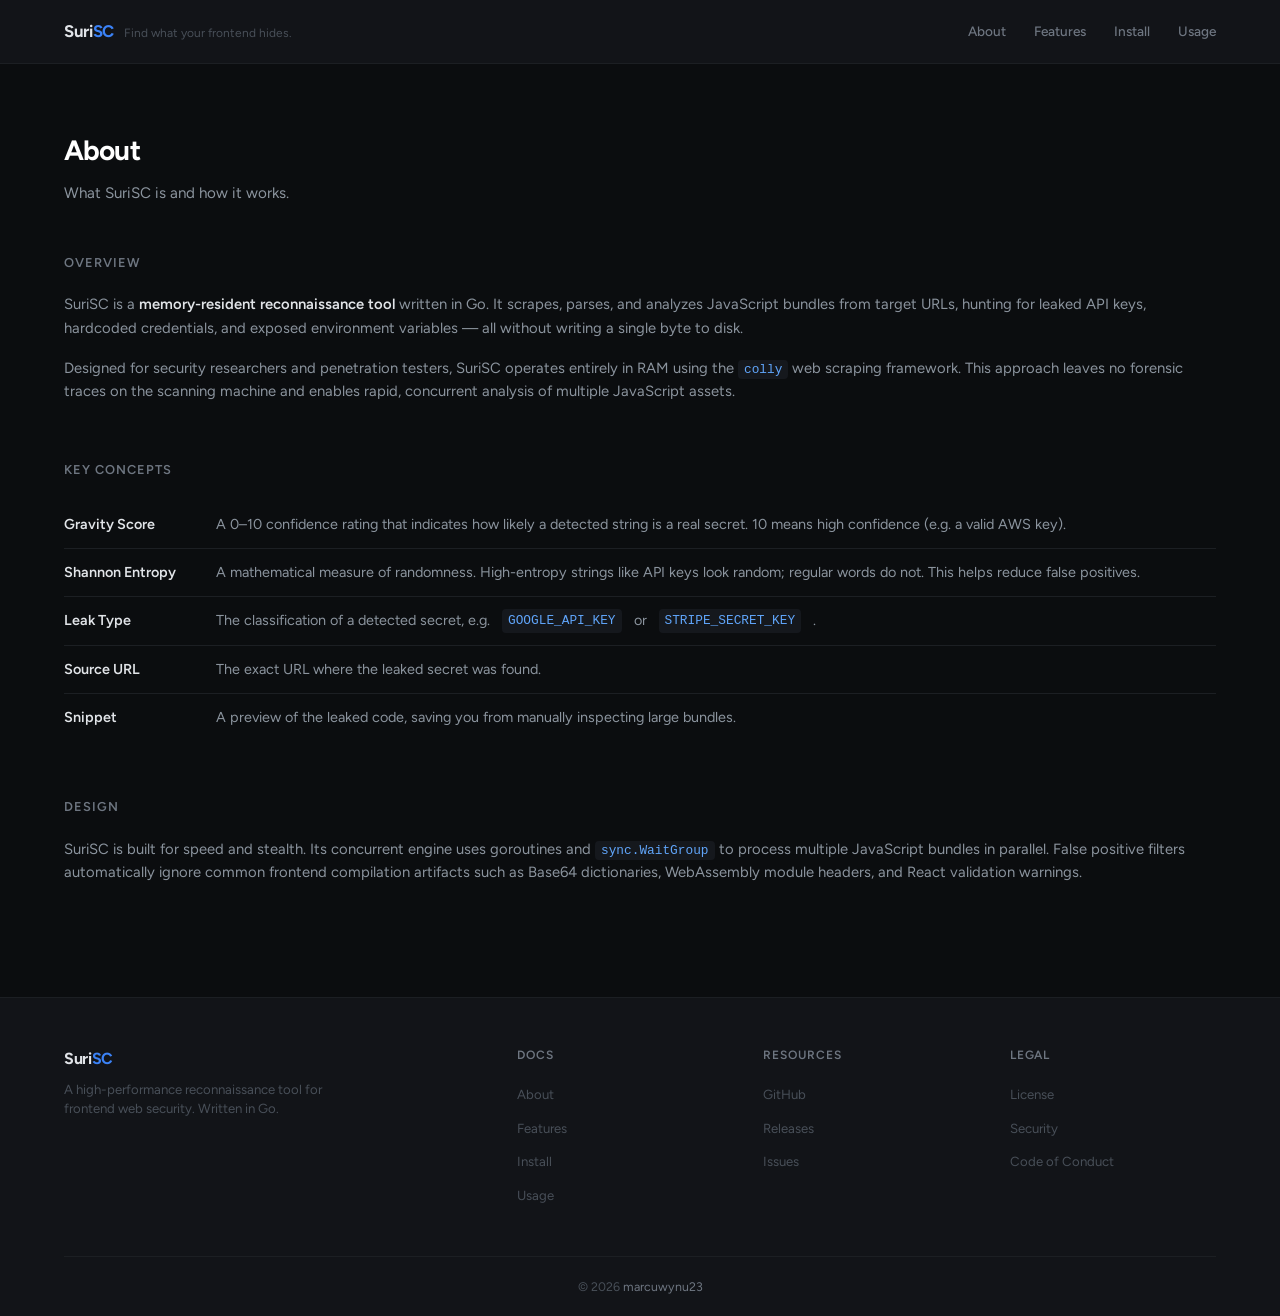
==== docs/about.html @ 0f23debb "feat: add about.html page with project overview and key concepts" ====
<!DOCTYPE html>
<html lang="en">
<head>
<meta charset="UTF-8">
<meta name="viewport" content="width=device-width, initial-scale=1.0">
<meta name="description" content="About SuriSC - A high-performance reconnaissance tool for frontend web security.">
<title>About · SuriSC</title>
<link rel="preconnect" href="https://fonts.googleapis.com">
<link rel="preconnect" href="https://fonts.gstatic.com" crossorigin>
<link href="https://fonts.googleapis.com/css2?family=Figtree:wght@400;500;600;700&display=swap" rel="stylesheet">
<link rel="stylesheet" href="css/style.css">
</head>
<body>
<div class="header-bar">
  <div class="container">
    <div class="logo-wrap">
      <a href="/" class="logo">Suri<span class="sc">SC</span></a>
      <span class="subtitle">Find what your frontend hides.</span>
    </div>
    <nav>
      <a href="about.html">About</a>
      <a href="features.html">Features</a>
      <a href="installation.html">Install</a>
      <a href="usage.html">Usage</a>
    </nav>
  </div>
</div>

<div class="page">
  <div class="container">
    <div class="page-header">
      <h1>About</h1>
      <p>What SuriSC is and how it works.</p>
    </div>

    <section>
      <h2>Overview</h2>
      <p>
        SuriSC is a <strong>memory-resident reconnaissance tool</strong> written in Go. It scrapes, parses, and
        analyzes JavaScript bundles from target URLs, hunting for leaked API keys, hardcoded credentials,
        and exposed environment variables — all without writing a single byte to disk.
      </p>
      <p>
        Designed for security researchers and penetration testers, SuriSC operates entirely in RAM using
        the <code>colly</code> web scraping framework. This approach leaves no forensic traces on the
        scanning machine and enables rapid, concurrent analysis of multiple JavaScript assets.
      </p>
    </section>

    <section>
      <h2>Key concepts</h2>
      <ul class="desc-list">
        <li><strong>Gravity Score</strong> A 0–10 confidence rating that indicates how likely a detected string is a real secret. 10 means high confidence (e.g. a valid AWS key).</li>
        <li><strong>Shannon Entropy</strong> A mathematical measure of randomness. High-entropy strings like API keys look random; regular words do not. This helps reduce false positives.</li>
        <li><strong>Leak Type</strong> The classification of a detected secret, e.g. <code>GOOGLE_API_KEY</code> or <code>STRIPE_SECRET_KEY</code>.</li>
        <li><strong>Source URL</strong> The exact URL where the leaked secret was found.</li>
        <li><strong>Snippet</strong> A preview of the leaked code, saving you from manually inspecting large bundles.</li>
      </ul>
    </section>

    <section>
      <h2>Design</h2>
      <p>
        SuriSC is built for speed and stealth. Its concurrent engine uses goroutines and <code>sync.WaitGroup</code>
        to process multiple JavaScript bundles in parallel. False positive filters automatically ignore common
        frontend compilation artifacts such as Base64 dictionaries, WebAssembly module headers, and React
        validation warnings.
      </p>
    </section>
  </div>
</div>

<footer>
  <div class="container">
    <div class="footer-grid">
      <div class="footer-brand">
        <a href="/" class="logo">Suri<span class="sc">SC</span></a>
        <p>A high-performance reconnaissance tool for frontend web security. Written in Go.</p>
      </div>
      <div>
        <h4>Docs</h4>
        <ul>
          <li><a href="about.html">About</a></li>
          <li><a href="features.html">Features</a></li>
          <li><a href="installation.html">Install</a></li>
          <li><a href="usage.html">Usage</a></li>
        </ul>
      </div>
      <div>
        <h4>Resources</h4>
        <ul>
          <li><a href="https://github.com/marcuwynu23/surisc" target="_blank" rel="noopener">GitHub</a></li>
          <li><a href="https://github.com/marcuwynu23/surisc/releases" target="_blank" rel="noopener">Releases</a></li>
          <li><a href="https://github.com/marcuwynu23/surisc/issues" target="_blank" rel="noopener">Issues</a></li>
        </ul>
      </div>
      <div>
        <h4>Legal</h4>
        <ul>
          <li><a href="https://github.com/marcuwynu23/surisc/blob/main/LICENSE" target="_blank" rel="noopener">License</a></li>
          <li><a href="https://github.com/marcuwynu23/surisc/blob/main/SECURITY.md" target="_blank" rel="noopener">Security</a></li>
          <li><a href="https://github.com/marcuwynu23/surisc/blob/main/CODE_OF_CONDUCT.md" target="_blank" rel="noopener">Code of Conduct</a></li>
        </ul>
      </div>
    </div>
    <div class="footer-bottom">
      <p>&copy; 2026 <a href="https://github.com/marcuwynu23" target="_blank" rel="noopener">marcuwynu23</a></p>
    </div>
  </div>
</footer>
</body>
</html>
---- docs/css/style.css ----
* { margin: 0; padding: 0; box-sizing: border-box; }
html, body { height: 100%; }
body {
  display: flex;
  flex-direction: column;
  font-family: 'Figtree', -apple-system, BlinkMacSystemFont, 'Segoe UI', sans-serif;
  background: #0b0d0f;
  color: #e1e4e8;
  line-height: 1.6;
  -webkit-font-smoothing: antialiased;
}
.container { max-width: 100%; margin: 0 auto; padding: 0 64px; }
.page, .hero { flex: 1; }

/* header */
.header-bar {
  padding: 18px 0;
  border-bottom: 1px solid #1c1f23;
  background: #121418;
}
.header-bar .container {
  display: flex;
  align-items: center;
  justify-content: space-between;
}
.header-bar .logo-wrap {
  display: flex;
  align-items: baseline;
  gap: 10px;
}
.header-bar .logo {
  font-weight: 700;
  font-size: 1.05rem;
  color: #e1e4e8;
  text-decoration: none;
  letter-spacing: -0.02em;
}
.header-bar .logo .sc { color: #3b82f6; }
.header-bar .subtitle {
  font-size: 0.75rem;
  color: #484f58;
  font-weight: 400;
}
.header-bar nav { display: flex; gap: 28px; }
.header-bar nav a {
  color: #6e7681;
  text-decoration: none;
  font-size: 0.85rem;
  font-weight: 500;
  transition: color .2s;
}
.header-bar nav a:hover { color: #e1e4e8; }

/* hero */
.hero {
  padding: 120px 0 100px;
  text-align: center;
}
.hero h1 {
  font-size: 3.25rem;
  font-weight: 700;
  letter-spacing: -0.04em;
  line-height: 1.1;
  color: #fff;
}
.hero h1 .sc { color: #3b82f6; }
.hero p {
  margin-top: 20px;
  color: #8b949e;
  font-size: 1.1rem;
  max-width: 500px;
  margin-left: auto;
  margin-right: auto;
}
.hero-actions {
  margin-top: 36px;
  display: flex;
  gap: 12px;
  justify-content: center;
}
.btn {
  display: inline-flex;
  align-items: center;
  padding: 10px 24px;
  border-radius: 6px;
  font-size: 0.875rem;
  font-weight: 600;
  text-decoration: none;
  transition: all .2s;
}
.btn-primary {
  background: #3b82f6;
  color: #fff;
}
.btn-primary:hover { background: #2563eb; }
.btn-secondary {
  background: transparent;
  color: #e1e4e8;
  border: 1px solid #30363d;
}
.btn-secondary:hover { border-color: #8b949e; }

/* page */
.page { padding: 64px 0 96px; }
.page-header {
  margin-bottom: 48px;
}
.page-header h1 {
  font-size: 1.75rem;
  font-weight: 700;
  letter-spacing: -0.03em;
  color: #fff;
}
.page-header p {
  margin-top: 8px;
  color: #8b949e;
  font-size: 0.95rem;
}

/* sections */
section + section { margin-top: 56px; }
h2 {
  font-size: 0.8rem;
  font-weight: 600;
  text-transform: uppercase;
  letter-spacing: 0.08em;
  color: #6e7681;
  margin-bottom: 20px;
}
h3 {
  font-size: 1rem;
  font-weight: 600;
  color: #e1e4e8;
  margin-bottom: 8px;
}
p { color: #8b949e; font-size: 0.925rem; margin-bottom: 16px; }
p strong { color: #e1e4e8; font-weight: 600; }

.feature-list {
  display: grid;
  grid-template-columns: repeat(auto-fill, minmax(300px, 1fr));
  gap: 1px;
  background: #1c1f23;
  border: 1px solid #1c1f23;
  border-radius: 8px;
  overflow: hidden;
}
.feature-list .item {
  background: #0b0d0f;
  padding: 20px 24px;
}
.feature-list .item strong {
  display: block;
  color: #e1e4e8;
  font-weight: 600;
  font-size: 0.9rem;
  margin-bottom: 4px;
}
.feature-list .item span {
  color: #8b949e;
  font-size: 0.85rem;
}

/* install cards */
.card-grid {
  display: grid;
  grid-template-columns: repeat(auto-fill, minmax(300px, 1fr));
  gap: 16px;
  margin-bottom: 32px;
}
.card {
  background: #0f1115;
  border: 1px solid #1c1f23;
  border-radius: 8px;
  padding: 24px;
}
.card h3 { margin-bottom: 12px; font-size: 0.925rem; }
.card p { font-size: 0.85rem; margin-bottom: 0; }

code {
  font-family: 'SF Mono', 'Fira Code', 'Cascadia Code', 'JetBrains Mono', monospace;
  font-size: 0.8rem;
  background: #15181d;
  padding: 2px 6px;
  border-radius: 4px;
  color: #60a5fa;
}
pre {
  background: #0f1115;
  border: 1px solid #1c1f23;
  border-radius: 8px;
  padding: 20px;
  overflow-x: auto;
  margin-bottom: 24px;
  font-size: 0.825rem;
  line-height: 1.6;
}
pre code { background: none; padding: 0; color: #e1e4e8; }
.cmd { color: #3b82f6; }
.comment { color: #484f58; }
.dim { color: #484f58; }

/* table-like description */
.desc-list { list-style: none; }
.desc-list li {
  display: flex;
  gap: 12px;
  padding: 12px 0;
  border-bottom: 1px solid #1c1f23;
  font-size: 0.9rem;
  color: #8b949e;
}
.desc-list li:last-child { border-bottom: none; }
.desc-list li strong {
  min-width: 140px;
  color: #e1e4e8;
  font-weight: 600;
}

footer {
  border-top: 1px solid #1c1f23;
  background: #121418;
  padding: 48px 0 0;
}
footer .footer-grid {
  display: grid;
  grid-template-columns: 2fr 1fr 1fr 1fr;
  gap: 40px;
  padding-bottom: 40px;
}
footer .footer-brand .logo {
  font-weight: 700;
  font-size: 1rem;
  color: #e1e4e8;
  text-decoration: none;
  letter-spacing: -0.02em;
}
footer .footer-brand .logo .sc { color: #3b82f6; }
footer .footer-brand p {
  color: #484f58;
  font-size: 0.825rem;
  margin: 8px 0 0;
  max-width: 260px;
  line-height: 1.5;
}
footer h4 {
  font-size: 0.75rem;
  font-weight: 600;
  text-transform: uppercase;
  letter-spacing: 0.08em;
  color: #6e7681;
  margin-bottom: 16px;
}
footer ul { list-style: none; }
footer ul li { margin-bottom: 8px; }
footer ul a {
  color: #484f58;
  text-decoration: none;
  font-size: 0.825rem;
  transition: color .2s;
}
footer ul a:hover { color: #e1e4e8; }
footer .footer-bottom {
  border-top: 1px solid #1c1f23;
  padding: 20px 0;
  text-align: center;
}
footer .footer-bottom p {
  color: #484f58;
  font-size: 0.775rem;
  margin-bottom: 0;
}
footer .footer-bottom a {
  color: #6e7681;
  text-decoration: none;
}
footer .footer-bottom a:hover { color: #e1e4e8; }

@media (max-width: 768px) {
  footer .footer-grid {
    grid-template-columns: 1fr 1fr;
    gap: 32px;
  }
}

@media (max-width: 480px) {
  footer .footer-grid { grid-template-columns: 1fr; }
}

@media (max-width: 768px) {
  .container { padding: 0 24px; }
  .hero { padding: 80px 0 60px; }
  .hero h1 { font-size: 2rem; }
  .header-bar .container { flex-direction: column; gap: 14px; }
  .feature-list { grid-template-columns: 1fr; }
  .card-grid { grid-template-columns: 1fr; }
}
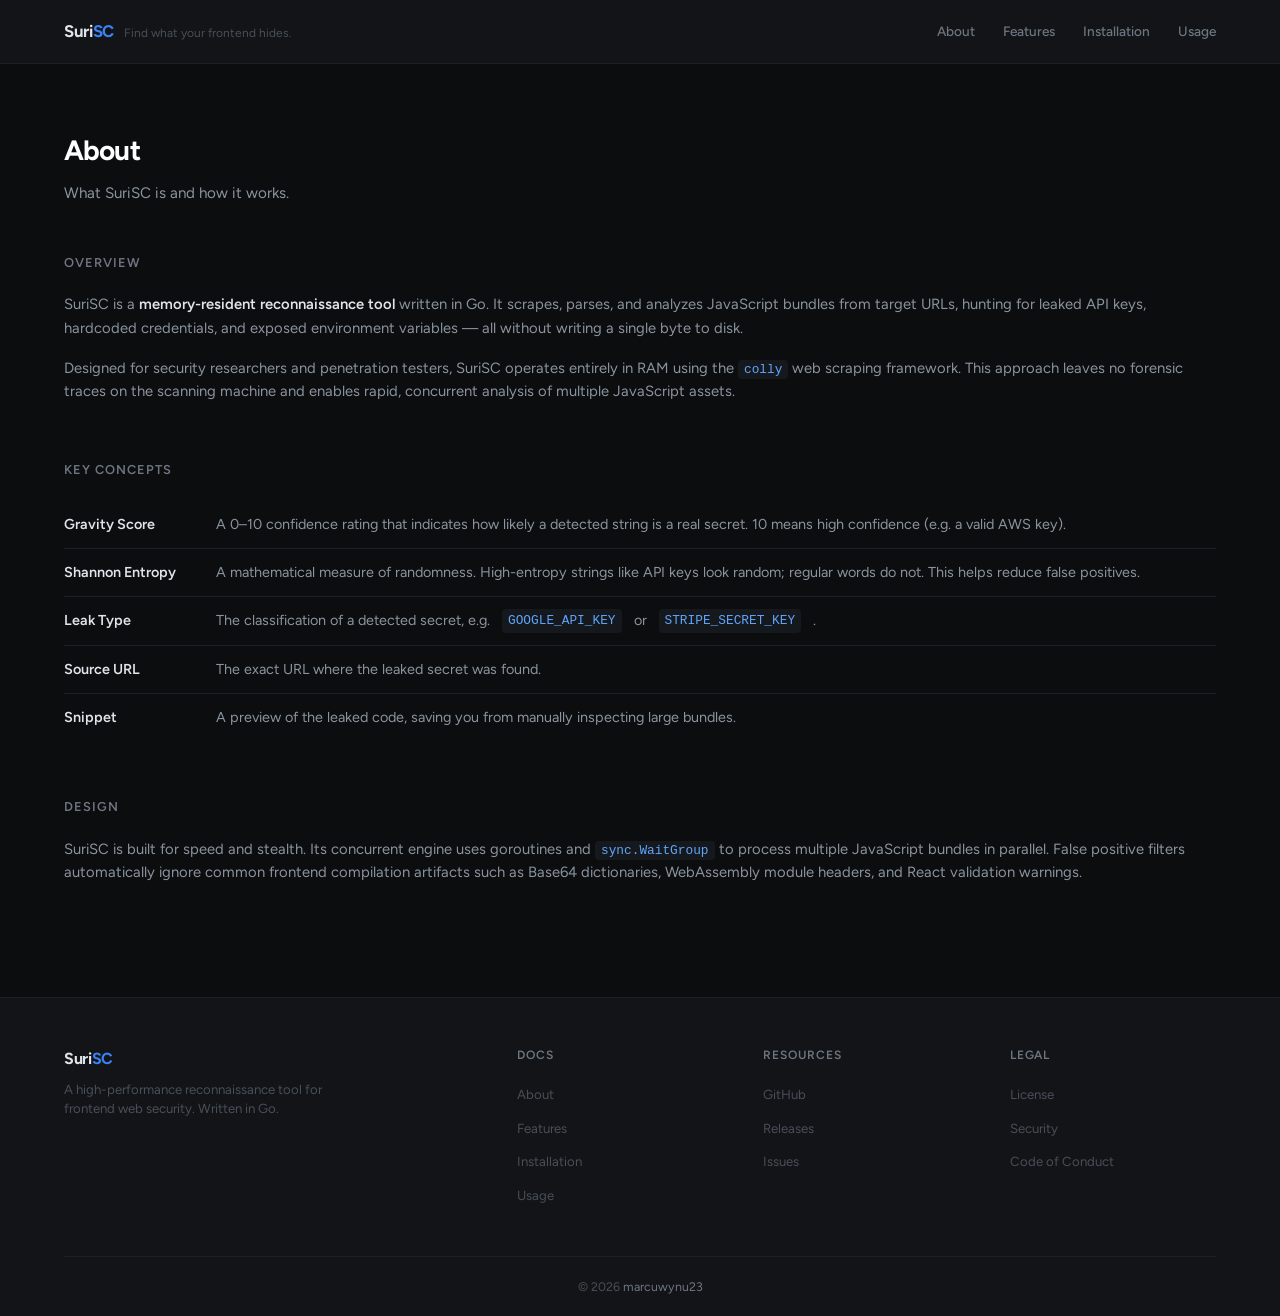
==== commit f9c1a1db: "fix: update installation link text for consistency" ====
--- a/docs/about.html
+++ b/docs/about.html
@@ -20,7 +20,7 @@
     <nav>
       <a href="about.html">About</a>
       <a href="features.html">Features</a>
-      <a href="installation.html">Install</a>
+      <a href="installation.html">Installation</a>
       <a href="usage.html">Usage</a>
     </nav>
   </div>
@@ -82,7 +82,7 @@
         <ul>
           <li><a href="about.html">About</a></li>
           <li><a href="features.html">Features</a></li>
-          <li><a href="installation.html">Install</a></li>
+          <li><a href="installation.html">Installation</a></li>
           <li><a href="usage.html">Usage</a></li>
         </ul>
       </div>
--- a/docs/css/style.css
+++ b/docs/css/style.css
@@ -53,8 +53,21 @@
 
 /* hero */
 .hero {
-  padding: 120px 0 100px;
+  display: flex;
+  align-items: center;
+  justify-content: center;
+  min-height: calc(100vh - 57px - 73px);
   text-align: center;
+  position: relative;
+  overflow: hidden;
+}
+#bg-canvas {
+  position: absolute;
+  top: 0; left: 0;
+  width: 100%;
+  height: 100%;
+  opacity: 0.3;
+  pointer-events: none;
 }
 .hero h1 {
   font-size: 3.25rem;
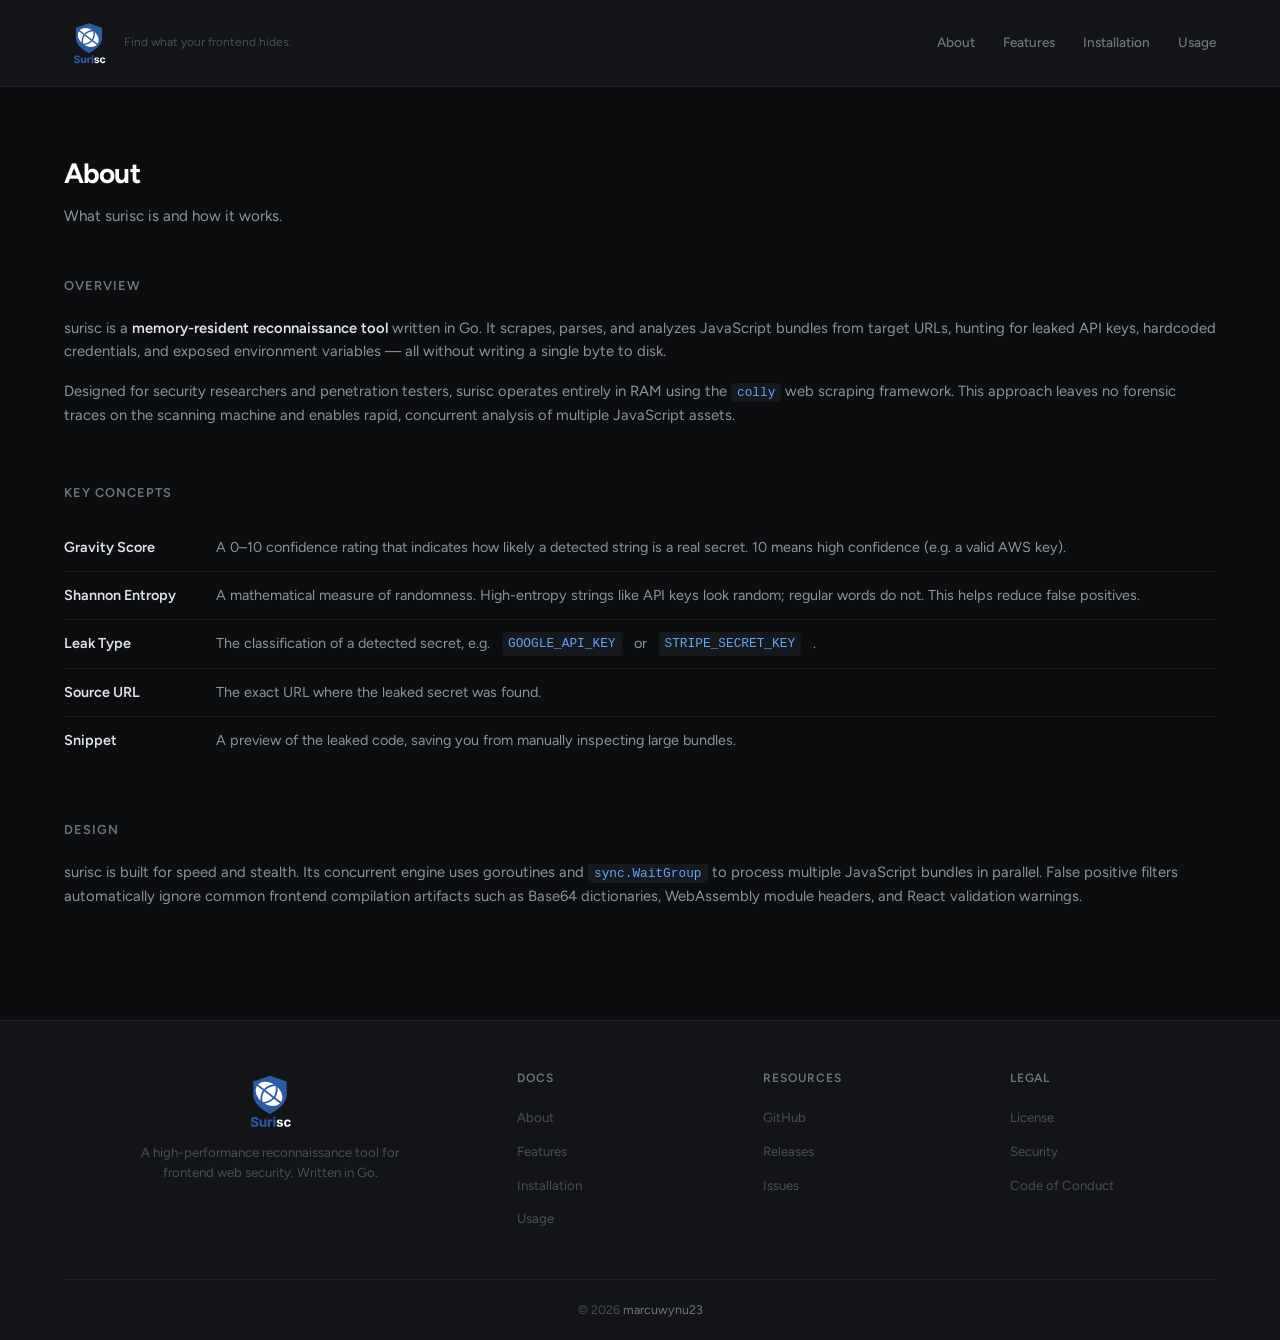
==== commit f7880ae3: "docs: update about.html with enhanced metadata, navigation, and footer structure" ====
--- a/docs/about.html
+++ b/docs/about.html
@@ -1,112 +1,217 @@
 <!DOCTYPE html>
 <html lang="en">
+
 <head>
-<meta charset="UTF-8">
-<meta name="viewport" content="width=device-width, initial-scale=1.0">
-<meta name="description" content="About SuriSC - A high-performance reconnaissance tool for frontend web security.">
-<title>About · SuriSC</title>
-<link rel="preconnect" href="https://fonts.googleapis.com">
-<link rel="preconnect" href="https://fonts.gstatic.com" crossorigin>
-<link href="https://fonts.googleapis.com/css2?family=Figtree:wght@400;500;600;700&display=swap" rel="stylesheet">
-<link rel="stylesheet" href="css/style.css">
+  <meta charset="UTF-8">
+  <meta name="viewport"
+    content="width=device-width, initial-scale=1.0">
+  <meta http-equiv="X-UA-Compatible"
+    content="IE=edge">
+  <meta name="description"
+    content="About surisc - a memory-resident reconnaissance tool written in Go that scrapes, parses, and analyzes JavaScript bundles for leaked secrets.">
+  <meta name="keywords"
+    content="surisc, about, reconnaissance, Go, security tool, JavaScript analysis">
+  <meta name="author"
+    content="marcuwynu23">
+  <meta name="robots"
+    content="index, follow">
+  <meta name="theme-color"
+    content="#121418">
+  <meta property="og:type"
+    content="website">
+  <meta property="og:title"
+    content="About · surisc">
+  <meta property="og:description"
+    content="About surisc - A high-performance reconnaissance tool for frontend web security.">
+  <meta property="og:url"
+    content="https://github.com/marcuwynu23/surisc">
+  <meta property="og:image"
+    content="https://raw.githubusercontent.com/marcuwynu23/surisc/main/docs/assets/favicon.svg">
+  <meta name="twitter:card"
+    content="summary_large_image">
+  <title>About · surisc</title>
+  <link rel="canonical"
+    href="https://github.com/marcuwynu23/surisc">
+  <link rel="preconnect"
+    href="https://fonts.googleapis.com">
+  <link rel="preconnect"
+    href="https://fonts.gstatic.com"
+    crossorigin>
+  <link href="https://fonts.googleapis.com/css2?family=Figtree:wght@400;500;600;700&display=swap"
+    rel="stylesheet">
+  <link rel="icon"
+    type="image/svg+xml"
+    href="assets/favicon.svg">
+  <link rel="stylesheet"
+    href="css/style.css">
 </head>
+
 <body>
-<div class="header-bar">
-  <div class="container">
-    <div class="logo-wrap">
-      <a href="/" class="logo">Suri<span class="sc">SC</span></a>
-      <span class="subtitle">Find what your frontend hides.</span>
-    </div>
-    <nav>
-      <a href="about.html">About</a>
-      <a href="features.html">Features</a>
-      <a href="installation.html">Installation</a>
-      <a href="usage.html">Usage</a>
-    </nav>
-  </div>
-</div>
-
-<div class="page">
-  <div class="container">
-    <div class="page-header">
-      <h1>About</h1>
-      <p>What SuriSC is and how it works.</p>
-    </div>
-
-    <section>
-      <h2>Overview</h2>
-      <p>
-        SuriSC is a <strong>memory-resident reconnaissance tool</strong> written in Go. It scrapes, parses, and
-        analyzes JavaScript bundles from target URLs, hunting for leaked API keys, hardcoded credentials,
-        and exposed environment variables — all without writing a single byte to disk.
-      </p>
-      <p>
-        Designed for security researchers and penetration testers, SuriSC operates entirely in RAM using
-        the <code>colly</code> web scraping framework. This approach leaves no forensic traces on the
-        scanning machine and enables rapid, concurrent analysis of multiple JavaScript assets.
-      </p>
-    </section>
-
-    <section>
-      <h2>Key concepts</h2>
-      <ul class="desc-list">
-        <li><strong>Gravity Score</strong> A 0–10 confidence rating that indicates how likely a detected string is a real secret. 10 means high confidence (e.g. a valid AWS key).</li>
-        <li><strong>Shannon Entropy</strong> A mathematical measure of randomness. High-entropy strings like API keys look random; regular words do not. This helps reduce false positives.</li>
-        <li><strong>Leak Type</strong> The classification of a detected secret, e.g. <code>GOOGLE_API_KEY</code> or <code>STRIPE_SECRET_KEY</code>.</li>
-        <li><strong>Source URL</strong> The exact URL where the leaked secret was found.</li>
-        <li><strong>Snippet</strong> A preview of the leaked code, saving you from manually inspecting large bundles.</li>
-      </ul>
-    </section>
-
-    <section>
-      <h2>Design</h2>
-      <p>
-        SuriSC is built for speed and stealth. Its concurrent engine uses goroutines and <code>sync.WaitGroup</code>
-        to process multiple JavaScript bundles in parallel. False positive filters automatically ignore common
-        frontend compilation artifacts such as Base64 dictionaries, WebAssembly module headers, and React
-        validation warnings.
-      </p>
-    </section>
-  </div>
-</div>
-
-<footer>
-  <div class="container">
-    <div class="footer-grid">
-      <div class="footer-brand">
-        <a href="/" class="logo">Suri<span class="sc">SC</span></a>
-        <p>A high-performance reconnaissance tool for frontend web security. Written in Go.</p>
-      </div>
-      <div>
-        <h4>Docs</h4>
-        <ul>
-          <li><a href="about.html">About</a></li>
-          <li><a href="features.html">Features</a></li>
-          <li><a href="installation.html">Installation</a></li>
-          <li><a href="usage.html">Usage</a></li>
-        </ul>
-      </div>
-      <div>
-        <h4>Resources</h4>
-        <ul>
-          <li><a href="https://github.com/marcuwynu23/surisc" target="_blank" rel="noopener">GitHub</a></li>
-          <li><a href="https://github.com/marcuwynu23/surisc/releases" target="_blank" rel="noopener">Releases</a></li>
-          <li><a href="https://github.com/marcuwynu23/surisc/issues" target="_blank" rel="noopener">Issues</a></li>
-        </ul>
-      </div>
-      <div>
-        <h4>Legal</h4>
-        <ul>
-          <li><a href="https://github.com/marcuwynu23/surisc/blob/main/LICENSE" target="_blank" rel="noopener">License</a></li>
-          <li><a href="https://github.com/marcuwynu23/surisc/blob/main/SECURITY.md" target="_blank" rel="noopener">Security</a></li>
-          <li><a href="https://github.com/marcuwynu23/surisc/blob/main/CODE_OF_CONDUCT.md" target="_blank" rel="noopener">Code of Conduct</a></li>
-        </ul>
-      </div>
-    </div>
-    <div class="footer-bottom">
-      <p>&copy; 2026 <a href="https://github.com/marcuwynu23" target="_blank" rel="noopener">marcuwynu23</a></p>
+  <div class="header-bar">
+    <div class="container">
+      <div class="logo-wrap">
+        <a href="/"><img src="assets/logo.svg"
+            alt="surisc"
+            class="logo-icon"></a>
+        <span class="subtitle">Find what your frontend hides.</span>
+      </div>
+      <nav>
+        <a href="about.html">About</a>
+        <a href="features.html">Features</a>
+        <a href="installation.html">Installation</a>
+        <a href="usage.html">Usage</a>
+      </nav>
+      <button class="hamburger"
+        id="hamburger"
+        aria-label="Menu">
+        <svg width="22"
+          height="22"
+          viewBox="0 0 24 24"
+          fill="none"
+          stroke="currentColor"
+          stroke-width="2"
+          stroke-linecap="round">
+          <line x1="3"
+            y1="6"
+            x2="21"
+            y2="6" />
+          <line x1="3"
+            y1="12"
+            x2="21"
+            y2="12" />
+          <line x1="3"
+            y1="18"
+            x2="21"
+            y2="18" />
+        </svg>
+      </button>
     </div>
   </div>
-</footer>
+  <div class="drawer-overlay"
+    id="drawerOverlay"></div>
+  <div class="drawer"
+    id="drawer">
+    <a href="about.html">About</a>
+    <a href="features.html">Features</a>
+    <a href="installation.html">Installation</a>
+    <a href="usage.html">Usage</a>
+  </div>
+
+  <div class="page">
+    <div class="container">
+      <div class="page-header">
+        <h1>About</h1>
+        <p>What surisc is and how it works.</p>
+      </div>
+
+      <section>
+        <h2>Overview</h2>
+        <p>
+          surisc is a <strong>memory-resident reconnaissance tool</strong> written in Go. It scrapes, parses, and
+          analyzes JavaScript bundles from target URLs, hunting for leaked API keys, hardcoded credentials,
+          and exposed environment variables — all without writing a single byte to disk.
+        </p>
+        <p>
+          Designed for security researchers and penetration testers, surisc operates entirely in RAM using
+          the <code>colly</code> web scraping framework. This approach leaves no forensic traces on the
+          scanning machine and enables rapid, concurrent analysis of multiple JavaScript assets.
+        </p>
+      </section>
+
+      <section>
+        <h2>Key concepts</h2>
+        <ul class="desc-list">
+          <li><strong>Gravity Score</strong> A 0–10 confidence rating that indicates how likely a detected string is a
+            real secret. 10 means high confidence (e.g. a valid AWS key).</li>
+          <li><strong>Shannon Entropy</strong> A mathematical measure of randomness. High-entropy strings like API keys
+            look random; regular words do not. This helps reduce false positives.</li>
+          <li><strong>Leak Type</strong> The classification of a detected secret, e.g. <code>GOOGLE_API_KEY</code> or
+            <code>STRIPE_SECRET_KEY</code>.
+          </li>
+          <li><strong>Source URL</strong> The exact URL where the leaked secret was found.</li>
+          <li><strong>Snippet</strong> A preview of the leaked code, saving you from manually inspecting large bundles.
+          </li>
+        </ul>
+      </section>
+
+      <section>
+        <h2>Design</h2>
+        <p>
+          surisc is built for speed and stealth. Its concurrent engine uses goroutines and <code>sync.WaitGroup</code>
+          to process multiple JavaScript bundles in parallel. False positive filters automatically ignore common
+          frontend compilation artifacts such as Base64 dictionaries, WebAssembly module headers, and React
+          validation warnings.
+        </p>
+      </section>
+    </div>
+  </div>
+
+  <footer>
+    <div class="container">
+      <div class="footer-grid">
+        <div class="footer-brand">
+          <a href="/"
+            class="footer-logo-link"><img src="assets/logo.svg"
+              alt="surisc"
+              class="footer-logo"></a>
+          <p>A high-performance reconnaissance tool for frontend web security. Written in Go.</p>
+        </div>
+        <div>
+          <h4>Docs</h4>
+          <ul>
+            <li><a href="about.html">About</a></li>
+            <li><a href="features.html">Features</a></li>
+            <li><a href="installation.html">Installation</a></li>
+            <li><a href="usage.html">Usage</a></li>
+          </ul>
+        </div>
+        <div>
+          <h4>Resources</h4>
+          <ul>
+            <li><a href="https://github.com/marcuwynu23/surisc"
+                target="_blank"
+                rel="noopener">GitHub</a></li>
+            <li><a href="https://github.com/marcuwynu23/surisc/releases"
+                target="_blank"
+                rel="noopener">Releases</a></li>
+            <li><a href="https://github.com/marcuwynu23/surisc/issues"
+                target="_blank"
+                rel="noopener">Issues</a></li>
+          </ul>
+        </div>
+        <div>
+          <h4>Legal</h4>
+          <ul>
+            <li><a href="https://github.com/marcuwynu23/surisc/blob/main/LICENSE"
+                target="_blank"
+                rel="noopener">License</a></li>
+            <li><a href="https://github.com/marcuwynu23/surisc/blob/main/SECURITY.md"
+                target="_blank"
+                rel="noopener">Security</a></li>
+            <li><a href="https://github.com/marcuwynu23/surisc/blob/main/CODE_OF_CONDUCT.md"
+                target="_blank"
+                rel="noopener">Code of Conduct</a></li>
+          </ul>
+        </div>
+      </div>
+      <div class="footer-bottom">
+        <p>&copy; 2026 <a href="https://github.com/marcuwynu23"
+            target="_blank"
+            rel="noopener">marcuwynu23</a></p>
+      </div>
+    </div>
+  </footer>
+  <script>
+    (function () {
+      var h = document.getElementById('hamburger');
+      var d = document.getElementById('drawer');
+      var o = document.getElementById('drawerOverlay');
+      function open() { d.classList.add('open'); o.classList.add('open'); o.style.display = 'block'; }
+      function close() { d.classList.remove('open'); o.classList.remove('open'); setTimeout(function () { o.style.display = 'none'; }, 250); }
+      if (h) h.addEventListener('click', open);
+      if (o) o.addEventListener('click', close);
+    })();
+  </script>
 </body>
-</html>
+
+</html>
--- a/docs/css/style.css
+++ b/docs/css/style.css
@@ -1,5 +1,14 @@
-* { margin: 0; padding: 0; box-sizing: border-box; }
-html, body { height: 100%; }
+* {
+  margin: 0;
+  padding: 0;
+  box-sizing: border-box;
+}
+
+html,
+body {
+  height: 100%;
+}
+
 body {
   display: flex;
   flex-direction: column;
@@ -9,8 +18,17 @@
   line-height: 1.6;
   -webkit-font-smoothing: antialiased;
 }
-.container { max-width: 100%; margin: 0 auto; padding: 0 64px; }
-.page, .hero { flex: 1; }
+
+.container {
+  max-width: 100%;
+  margin: 0 auto;
+  padding: 0 64px;
+}
+
+.page,
+.hero {
+  flex: 1;
+}
 
 /* header */
 .header-bar {
@@ -18,30 +36,48 @@
   border-bottom: 1px solid #1c1f23;
   background: #121418;
 }
+
 .header-bar .container {
   display: flex;
   align-items: center;
   justify-content: space-between;
 }
+
 .header-bar .logo-wrap {
   display: flex;
-  align-items: baseline;
+  align-items: center;
   gap: 10px;
 }
+
+.header-bar .logo-icon {
+  height: 50px;
+  width: 50px;
+  display: block;
+}
+
 .header-bar .logo {
-  font-weight: 700;
+  font-weight: 200;
   font-size: 1.05rem;
   color: #e1e4e8;
   text-decoration: none;
   letter-spacing: -0.02em;
 }
-.header-bar .logo .sc { color: #3b82f6; }
+
+.header-bar .logo .sc {
+  color: #2c5aa4;
+}
+
 .header-bar .subtitle {
   font-size: 0.75rem;
   color: #484f58;
   font-weight: 400;
 }
-.header-bar nav { display: flex; gap: 28px; }
+
+.header-bar nav {
+  display: flex;
+  gap: 28px;
+}
+
 .header-bar nav a {
   color: #6e7681;
   text-decoration: none;
@@ -49,34 +85,126 @@
   font-weight: 500;
   transition: color .2s;
 }
-.header-bar nav a:hover { color: #e1e4e8; }
+
+.header-bar nav a:hover {
+  color: #e1e4e8;
+}
+
+/* hamburger */
+.hamburger {
+  display: none;
+  background: none;
+  border: none;
+  cursor: pointer;
+  padding: 4px;
+  color: #e1e4e8;
+}
+
+.hamburger svg {
+  display: block;
+}
+
+/* drawer */
+.drawer-overlay {
+  display: none;
+  position: fixed;
+  top: 0;
+  left: 0;
+  width: 100%;
+  height: 100%;
+  background: rgba(0, 0, 0, 0.6);
+  z-index: 99;
+  opacity: 0;
+  transition: opacity .25s;
+}
+
+.drawer-overlay.open {
+  opacity: 1;
+}
+
+.drawer {
+  position: fixed;
+  top: 0;
+  right: -280px;
+  width: 260px;
+  height: 100%;
+  background: #121418;
+  border-left: 1px solid #1c1f23;
+  z-index: 100;
+  transition: right .25s;
+  padding: 80px 32px 32px;
+  display: flex;
+  flex-direction: column;
+  gap: 8px;
+}
+
+.drawer.open {
+  right: 0;
+}
+
+.drawer a {
+  color: #8b949e;
+  text-decoration: none;
+  font-size: 1rem;
+  font-weight: 500;
+  padding: 12px 0;
+  border-bottom: 1px solid #1c1f23;
+  transition: color .2s;
+}
+
+.drawer a:hover {
+  color: #e1e4e8;
+}
 
 /* hero */
 .hero {
   display: flex;
   align-items: center;
   justify-content: center;
-  min-height: calc(100vh - 57px - 73px);
+  min-height: 100vh;
+  min-height: 100dvh;
   text-align: center;
   position: relative;
   overflow: hidden;
-}
+  flex: none;
+}
+
+.hero .container {
+  width: 100%;
+  padding: 40px 64px;
+}
+
 #bg-canvas {
   position: absolute;
-  top: 0; left: 0;
+  top: 0;
+  left: 0;
   width: 100%;
   height: 100%;
   opacity: 0.3;
   pointer-events: none;
 }
+
 .hero h1 {
-  font-size: 3.25rem;
-  font-weight: 700;
-  letter-spacing: -0.04em;
   line-height: 1.1;
-  color: #fff;
-}
-.hero h1 .sc { color: #3b82f6; }
+}
+
+.hero-logo {
+  height: 20rem;
+  width: auto;
+}
+
+@media (max-width: 768px) {
+  .hero-logo {
+    height: 10rem;
+  }
+}
+
+@media (max-width: 480px) {
+  .hero-logo {
+    height: 10rem;
+  }
+}
+
 .hero p {
   margin-top: 20px;
   color: #8b949e;
@@ -85,12 +213,14 @@
   margin-left: auto;
   margin-right: auto;
 }
+
 .hero-actions {
   margin-top: 36px;
   display: flex;
   gap: 12px;
   justify-content: center;
 }
+
 .btn {
   display: inline-flex;
   align-items: center;
@@ -101,29 +231,42 @@
   text-decoration: none;
   transition: all .2s;
 }
+
 .btn-primary {
-  background: #3b82f6;
+  background: #2c5aa4;
   color: #fff;
 }
-.btn-primary:hover { background: #2563eb; }
+
+.btn-primary:hover {
+  background: #2563eb;
+}
+
 .btn-secondary {
   background: transparent;
   color: #e1e4e8;
   border: 1px solid #30363d;
 }
-.btn-secondary:hover { border-color: #8b949e; }
+
+.btn-secondary:hover {
+  border-color: #8b949e;
+}
 
 /* page */
-.page { padding: 64px 0 96px; }
+.page {
+  padding: 64px 0 96px;
+}
+
 .page-header {
   margin-bottom: 48px;
 }
+
 .page-header h1 {
   font-size: 1.75rem;
   font-weight: 700;
   letter-spacing: -0.03em;
   color: #fff;
 }
+
 .page-header p {
   margin-top: 8px;
   color: #8b949e;
@@ -131,7 +274,10 @@
 }
 
 /* sections */
-section + section { margin-top: 56px; }
+section+section {
+  margin-top: 56px;
+}
+
 h2 {
   font-size: 0.8rem;
   font-weight: 600;
@@ -140,14 +286,24 @@
   color: #6e7681;
   margin-bottom: 20px;
 }
+
 h3 {
   font-size: 1rem;
   font-weight: 600;
   color: #e1e4e8;
   margin-bottom: 8px;
 }
-p { color: #8b949e; font-size: 0.925rem; margin-bottom: 16px; }
-p strong { color: #e1e4e8; font-weight: 600; }
+
+p {
+  color: #8b949e;
+  font-size: 0.925rem;
+  margin-bottom: 16px;
+}
+
+p strong {
+  color: #e1e4e8;
+  font-weight: 600;
+}
 
 .feature-list {
   display: grid;
@@ -158,10 +314,12 @@
   border-radius: 8px;
   overflow: hidden;
 }
+
 .feature-list .item {
   background: #0b0d0f;
   padding: 20px 24px;
 }
+
 .feature-list .item strong {
   display: block;
   color: #e1e4e8;
@@ -169,6 +327,7 @@
   font-size: 0.9rem;
   margin-bottom: 4px;
 }
+
 .feature-list .item span {
   color: #8b949e;
   font-size: 0.85rem;
@@ -181,14 +340,23 @@
   gap: 16px;
   margin-bottom: 32px;
 }
+
 .card {
   background: #0f1115;
   border: 1px solid #1c1f23;
   border-radius: 8px;
   padding: 24px;
 }
-.card h3 { margin-bottom: 12px; font-size: 0.925rem; }
-.card p { font-size: 0.85rem; margin-bottom: 0; }
+
+.card h3 {
+  margin-bottom: 12px;
+  font-size: 0.925rem;
+}
+
+.card p {
+  font-size: 0.85rem;
+  margin-bottom: 0;
+}
 
 code {
   font-family: 'SF Mono', 'Fira Code', 'Cascadia Code', 'JetBrains Mono', monospace;
@@ -198,6 +366,7 @@
   border-radius: 4px;
   color: #60a5fa;
 }
+
 pre {
   background: #0f1115;
   border: 1px solid #1c1f23;
@@ -208,13 +377,30 @@
   font-size: 0.825rem;
   line-height: 1.6;
 }
-pre code { background: none; padding: 0; color: #e1e4e8; }
-.cmd { color: #3b82f6; }
-.comment { color: #484f58; }
-.dim { color: #484f58; }
+
+pre code {
+  background: none;
+  padding: 0;
+  color: #e1e4e8;
+}
+
+.cmd {
+  color: #2c5aa4;
+}
+
+.comment {
+  color: #484f58;
+}
+
+.dim {
+  color: #484f58;
+}
 
 /* table-like description */
-.desc-list { list-style: none; }
+.desc-list {
+  list-style: none;
+}
+
 .desc-list li {
   display: flex;
   gap: 12px;
@@ -223,7 +409,11 @@
   font-size: 0.9rem;
   color: #8b949e;
 }
-.desc-list li:last-child { border-bottom: none; }
+
+.desc-list li:last-child {
+  border-bottom: none;
+}
+
 .desc-list li strong {
   min-width: 140px;
   color: #e1e4e8;
@@ -235,27 +425,37 @@
   background: #121418;
   padding: 48px 0 0;
 }
+
 footer .footer-grid {
   display: grid;
   grid-template-columns: 2fr 1fr 1fr 1fr;
   gap: 40px;
   padding-bottom: 40px;
 }
-footer .footer-brand .logo {
-  font-weight: 700;
-  font-size: 1rem;
-  color: #e1e4e8;
-  text-decoration: none;
-  letter-spacing: -0.02em;
-}
-footer .footer-brand .logo .sc { color: #3b82f6; }
+
+footer .footer-brand {
+  text-align: center;
+}
+
+footer .footer-logo-link {
+  display: inline-block;
+}
+
+footer .footer-logo {
+  height: 64px;
+  width: 64px;
+  display: block;
+  margin: 0 auto;
+}
+
 footer .footer-brand p {
   color: #484f58;
   font-size: 0.825rem;
-  margin: 8px 0 0;
+  margin: 2px auto 0;
   max-width: 260px;
   line-height: 1.5;
 }
+
 footer h4 {
   font-size: 0.75rem;
   font-weight: 600;
@@ -264,47 +464,169 @@
   color: #6e7681;
   margin-bottom: 16px;
 }
-footer ul { list-style: none; }
-footer ul li { margin-bottom: 8px; }
+
+footer ul {
+  list-style: none;
+}
+
+footer ul li {
+  margin-bottom: 8px;
+}
+
 footer ul a {
   color: #484f58;
   text-decoration: none;
   font-size: 0.825rem;
   transition: color .2s;
 }
-footer ul a:hover { color: #e1e4e8; }
+
+footer ul a:hover {
+  color: #e1e4e8;
+}
+
 footer .footer-bottom {
   border-top: 1px solid #1c1f23;
   padding: 20px 0;
   text-align: center;
 }
+
 footer .footer-bottom p {
   color: #484f58;
   font-size: 0.775rem;
   margin-bottom: 0;
 }
+
 footer .footer-bottom a {
   color: #6e7681;
   text-decoration: none;
 }
-footer .footer-bottom a:hover { color: #e1e4e8; }
+
+footer .footer-bottom a:hover {
+  color: #e1e4e8;
+}
 
 @media (max-width: 768px) {
+  .container {
+    padding: 0 24px;
+  }
+
+  .hero {
+    min-height: 100vh;
+    min-height: 100dvh;
+  }
+
+  .hero p {
+    font-size: 1rem;
+  }
+
+  .header-bar .container {
+    flex-direction: column;
+    gap: 12px;
+  }
+
+  .header-bar nav {
+    display: none;
+  }
+
+  .hamburger {
+    display: block;
+  }
+
+  .page {
+    padding: 40px 0 64px;
+  }
+
+  .page-header {
+    margin-bottom: 32px;
+  }
+
+  .page-header h1 {
+    font-size: 1.4rem;
+  }
+
+  section+section {
+    margin-top: 40px;
+  }
+
+  .feature-list {
+    grid-template-columns: 1fr;
+  }
+
+  .card-grid {
+    grid-template-columns: 1fr;
+  }
+
+  .desc-list li {
+    flex-direction: column;
+    gap: 4px;
+  }
+
+  .desc-list li strong {
+    min-width: 0;
+  }
+
   footer .footer-grid {
     grid-template-columns: 1fr 1fr;
     gap: 32px;
   }
+
+  pre {
+    padding: 14px;
+    font-size: 0.8rem;
+  }
+}
+
+@media (max-width: 600px) {
+  .hero-actions {
+    flex-direction: column;
+    align-items: center;
+  }
+
+  .btn {
+    width: 100%;
+    max-width: 280px;
+    justify-content: center;
+  }
 }
 
 @media (max-width: 480px) {
-  footer .footer-grid { grid-template-columns: 1fr; }
-}
-
-@media (max-width: 768px) {
-  .container { padding: 0 24px; }
-  .hero { padding: 80px 0 60px; }
-  .hero h1 { font-size: 2rem; }
-  .header-bar .container { flex-direction: column; gap: 14px; }
-  .feature-list { grid-template-columns: 1fr; }
-  .card-grid { grid-template-columns: 1fr; }
-}
+  .container {
+    padding: 0 16px;
+  }
+
+  .hero {
+    min-height: 100vh;
+    min-height: 100dvh;
+  }
+
+  .header-bar .logo-wrap {
+    flex-direction: column;
+    align-items: center;
+    gap: 2px;
+  }
+
+  .header-bar nav {
+    gap: 14px;
+  }
+
+  .header-bar nav a {
+    font-size: 0.8rem;
+  }
+
+  .page-header h1 {
+    font-size: 1.2rem;
+  }
+
+  .feature-list .item {
+    padding: 14px 16px;
+  }
+
+  footer .footer-grid {
+    grid-template-columns: 1fr;
+    gap: 28px;
+  }
+
+  footer {
+    padding: 32px 0 0;
+  }
+}
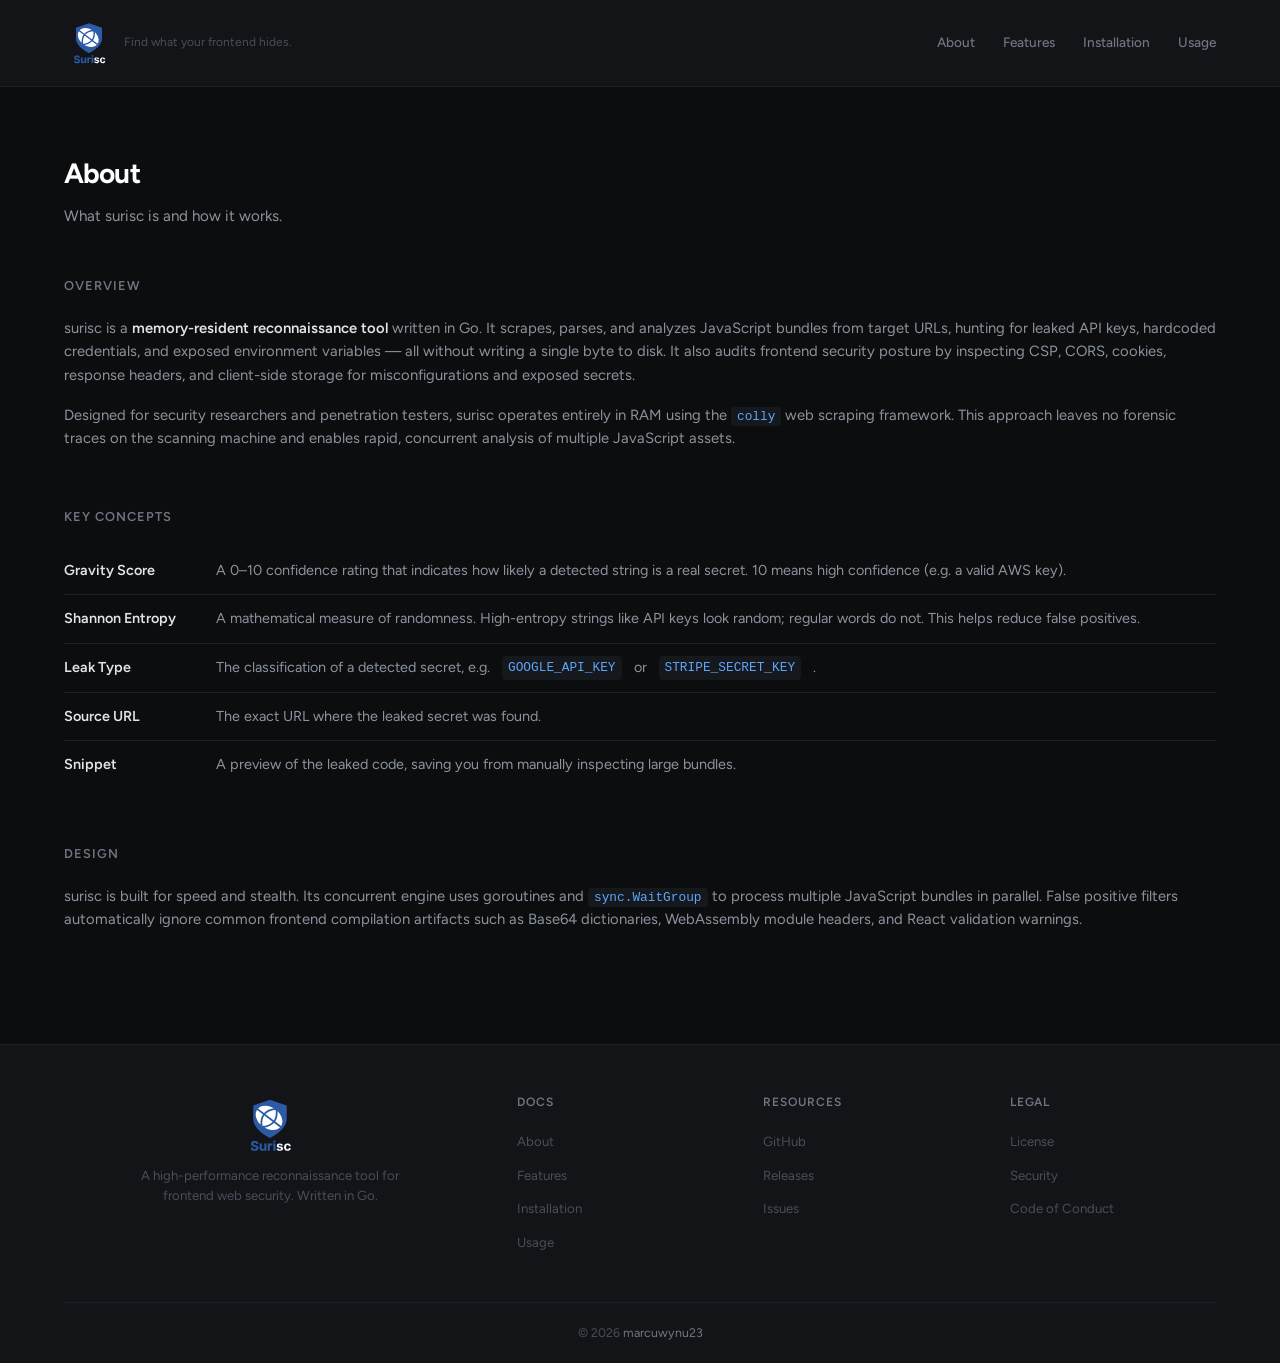
==== commit 8dabb303: "docs: update website for v2.3.0 frontend security audit features" ====
--- a/docs/about.html
+++ b/docs/about.html
@@ -109,7 +109,9 @@
         <p>
           surisc is a <strong>memory-resident reconnaissance tool</strong> written in Go. It scrapes, parses, and
           analyzes JavaScript bundles from target URLs, hunting for leaked API keys, hardcoded credentials,
-          and exposed environment variables — all without writing a single byte to disk.
+          and exposed environment variables — all without writing a single byte to disk. It also audits
+          frontend security posture by inspecting CSP, CORS, cookies, response headers, and client-side
+          storage for misconfigurations and exposed secrets.
         </p>
         <p>
           Designed for security researchers and penetration testers, surisc operates entirely in RAM using
